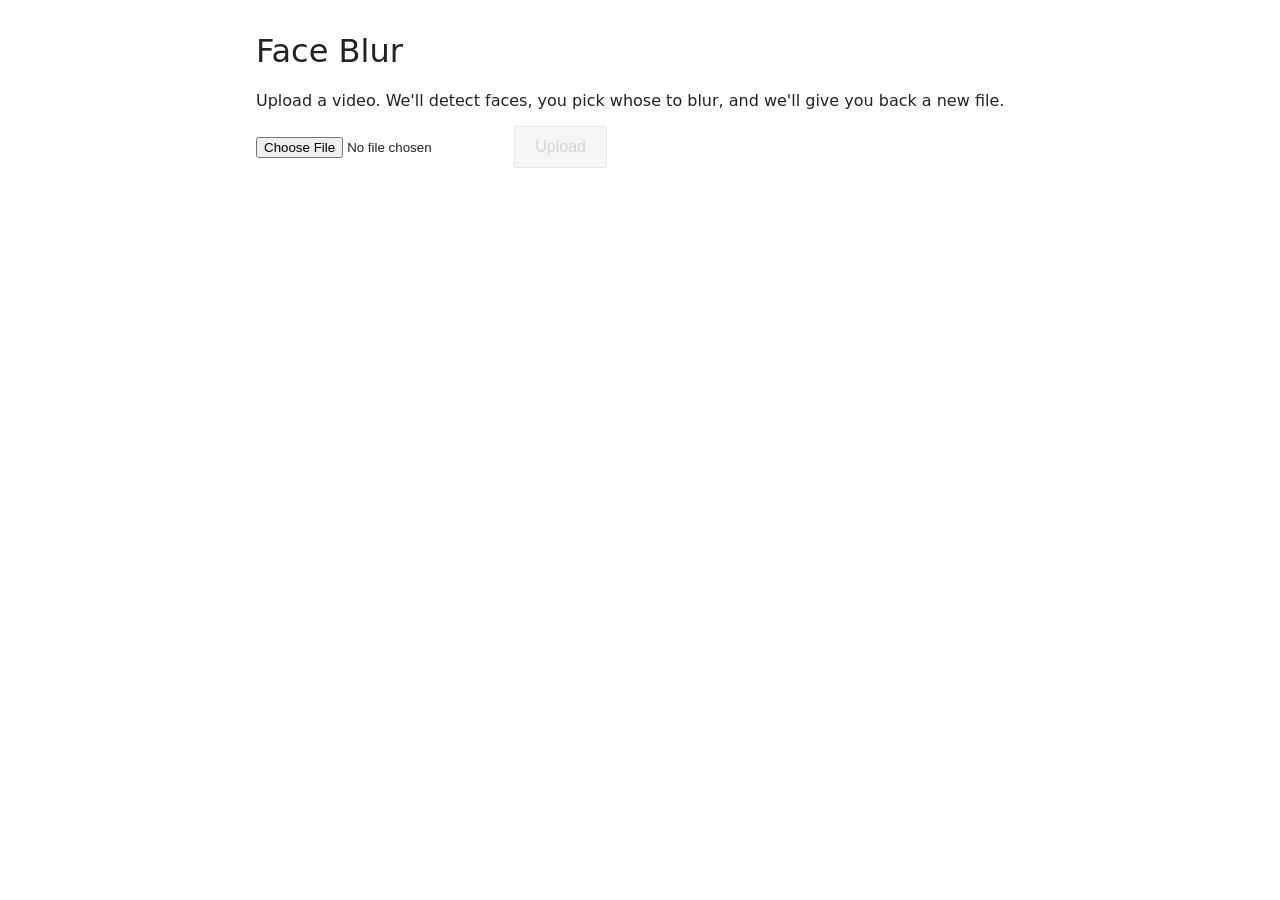
==== static/index.html @ bf4f15ad "feat: four-page vanilla HTML frontend with WS progress Co-Authored-By: Claude Sonnet 4.6 <noreply@an" ====
<!DOCTYPE html>
<html lang="en">
<head>
  <meta charset="utf-8">
  <title>Face Blur — Upload</title>
  <link rel="stylesheet" href="/static/css/style.css">
</head>
<body>
  <h1>Face Blur</h1>
  <p>Upload a video. We'll detect faces, you pick whose to blur, and we'll give you back a new file.</p>
  <input type="file" id="file" accept="video/*">
  <button id="upload" disabled>Upload</button>
  <div id="status" style="margin-top:1em;"></div>
  <script type="module">
    import { uploadVideo } from "/static/js/api.js";
    const fileEl = document.getElementById("file");
    const btn = document.getElementById("upload");
    const status = document.getElementById("status");
    fileEl.addEventListener("change", () => { btn.disabled = !fileEl.files.length; });
    btn.addEventListener("click", async () => {
      btn.disabled = true;
      status.textContent = "Uploading…";
      try {
        const { job_id } = await uploadVideo(fileEl.files[0]);
        location.href = `/static/people.html?job=${job_id}`;
      } catch (e) {
        status.textContent = "Error: " + e.message;
        btn.disabled = false;
      }
    });
  </script>
</body>
</html>
---- static/css/style.css ----
* { box-sizing: border-box; }
body { font-family: system-ui, sans-serif; max-width: 800px; margin: 2em auto; padding: 0 1em; color: #222; }
h1 { font-weight: 500; }
button { padding: 0.6em 1.2em; font-size: 1em; cursor: pointer; }
button:disabled { opacity: 0.5; cursor: default; }
.progress { width: 100%; height: 8px; background: #eee; border-radius: 4px; overflow: hidden; margin: 1em 0; }
.progress > div { height: 100%; background: #4a7bd6; width: 0%; transition: width 0.3s; }
.people { display: grid; grid-template-columns: repeat(auto-fill, minmax(140px, 1fr)); gap: 1em; margin: 1.5em 0; }
.person { border: 2px solid #ddd; border-radius: 8px; padding: 0.5em; text-align: center; cursor: pointer; user-select: none; }
.person img { width: 100%; aspect-ratio: 1; object-fit: cover; border-radius: 4px; }
.person.selected { border-color: #4a7bd6; background: #f0f5ff; }
.person.selected img { filter: blur(6px); }
.person .label { margin-top: 0.4em; font-size: 0.9em; color: #555; }
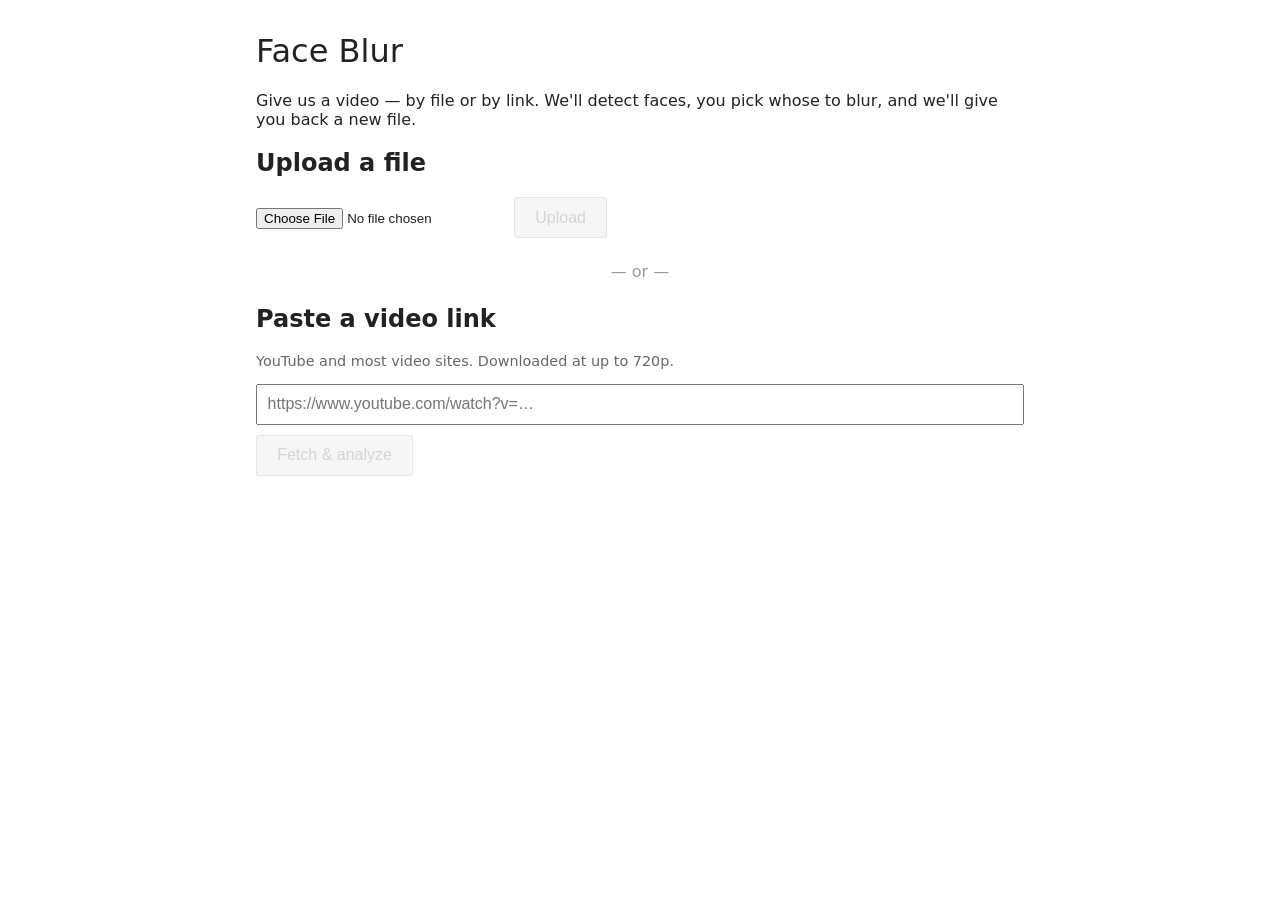
==== commit bee1637b: "feat: ingest videos from YouTube / URL via yt-dlp New flow: paste a video link on the upload page ->" ====
--- a/static/index.html
+++ b/static/index.html
@@ -7,25 +7,57 @@
 </head>
 <body>
   <h1>Face Blur</h1>
-  <p>Upload a video. We'll detect faces, you pick whose to blur, and we'll give you back a new file.</p>
-  <input type="file" id="file" accept="video/*">
-  <button id="upload" disabled>Upload</button>
+  <p>Give us a video — by file or by link. We'll detect faces, you pick whose to blur, and we'll give you back a new file.</p>
+
+  <section>
+    <h2>Upload a file</h2>
+    <input type="file" id="file" accept="video/*">
+    <button id="upload" disabled>Upload</button>
+  </section>
+
+  <p style="text-align:center; color:#999; margin:1.5em 0;">— or —</p>
+
+  <section>
+    <h2>Paste a video link</h2>
+    <p style="font-size:0.9em; color:#666;">YouTube and most video sites. Downloaded at up to 720p.</p>
+    <input type="url" id="url" placeholder="https://www.youtube.com/watch?v=…" style="width:100%; padding:0.6em; font-size:1em;">
+    <button id="fetch" style="margin-top:0.6em;" disabled>Fetch &amp; analyze</button>
+  </section>
+
   <div id="status" style="margin-top:1em;"></div>
+
   <script type="module">
-    import { uploadVideo } from "/static/js/api.js";
+    import { uploadVideo, createJobFromUrl } from "/static/js/api.js";
     const fileEl = document.getElementById("file");
-    const btn = document.getElementById("upload");
+    const uploadBtn = document.getElementById("upload");
+    const urlEl = document.getElementById("url");
+    const fetchBtn = document.getElementById("fetch");
     const status = document.getElementById("status");
-    fileEl.addEventListener("change", () => { btn.disabled = !fileEl.files.length; });
-    btn.addEventListener("click", async () => {
-      btn.disabled = true;
+
+    fileEl.addEventListener("change", () => { uploadBtn.disabled = !fileEl.files.length; });
+    urlEl.addEventListener("input", () => { fetchBtn.disabled = !urlEl.value.trim(); });
+
+    uploadBtn.addEventListener("click", async () => {
+      uploadBtn.disabled = true;
       status.textContent = "Uploading…";
       try {
         const { job_id } = await uploadVideo(fileEl.files[0]);
         location.href = `/static/people.html?job=${job_id}`;
       } catch (e) {
         status.textContent = "Error: " + e.message;
-        btn.disabled = false;
+        uploadBtn.disabled = false;
+      }
+    });
+
+    fetchBtn.addEventListener("click", async () => {
+      fetchBtn.disabled = true;
+      status.textContent = "Starting download…";
+      try {
+        const { job_id } = await createJobFromUrl(urlEl.value.trim());
+        location.href = `/static/people.html?job=${job_id}`;
+      } catch (e) {
+        status.textContent = "Error: " + e.message;
+        fetchBtn.disabled = false;
       }
     });
   </script>
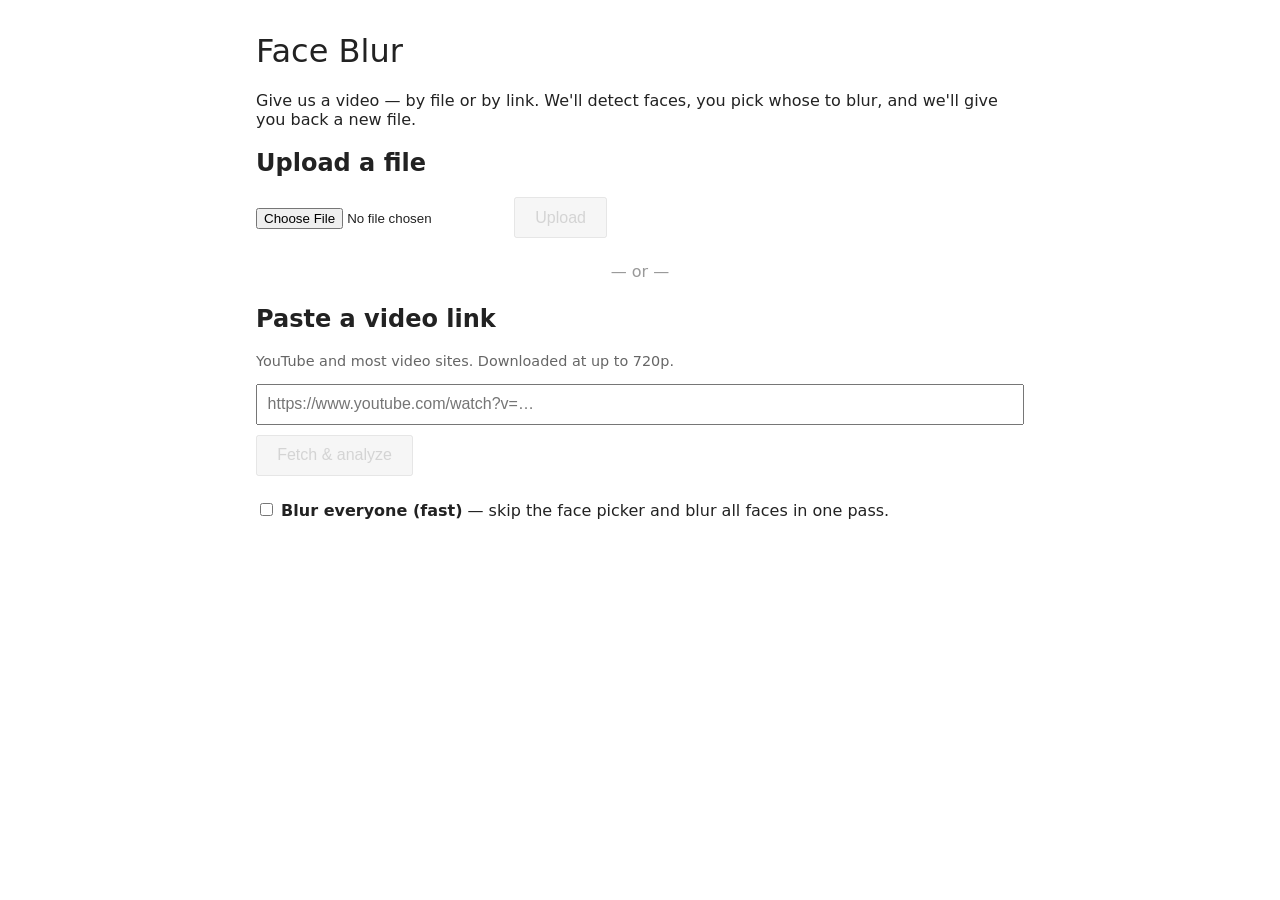
==== commit 37219268: "fix: stuck spinner (poll-always) + feat: blur-everyone fast mode FIX (stuck spinner): progress.js on" ====
--- a/static/index.html
+++ b/static/index.html
@@ -24,25 +24,40 @@
     <button id="fetch" style="margin-top:0.6em;" disabled>Fetch &amp; analyze</button>
   </section>
 
+  <p style="margin:1.5em 0 0.5em;">
+    <label style="cursor:pointer;">
+      <input type="checkbox" id="blurAll">
+      <strong>Blur everyone (fast)</strong> — skip the face picker and blur all faces in one pass.
+    </label>
+  </p>
+
   <div id="status" style="margin-top:1em;"></div>
 
   <script type="module">
-    import { uploadVideo, createJobFromUrl } from "/static/js/api.js";
+    import { uploadVideo, createJobFromUrl } from "/static/js/api.js?v=3";
     const fileEl = document.getElementById("file");
     const uploadBtn = document.getElementById("upload");
     const urlEl = document.getElementById("url");
     const fetchBtn = document.getElementById("fetch");
+    const blurAllEl = document.getElementById("blurAll");
     const status = document.getElementById("status");
 
     fileEl.addEventListener("change", () => { uploadBtn.disabled = !fileEl.files.length; });
     urlEl.addEventListener("input", () => { fetchBtn.disabled = !urlEl.value.trim(); });
 
+    // Where to go next depends on the mode: blur-all skips the picker.
+    function nextPage(jobId) {
+      return blurAllEl.checked
+        ? `/static/processing.html?job=${jobId}`
+        : `/static/people.html?job=${jobId}`;
+    }
+
     uploadBtn.addEventListener("click", async () => {
       uploadBtn.disabled = true;
       status.textContent = "Uploading…";
       try {
-        const { job_id } = await uploadVideo(fileEl.files[0]);
-        location.href = `/static/people.html?job=${job_id}`;
+        const { job_id } = await uploadVideo(fileEl.files[0], blurAllEl.checked);
+        location.href = nextPage(job_id);
       } catch (e) {
         status.textContent = "Error: " + e.message;
         uploadBtn.disabled = false;
@@ -53,8 +68,8 @@
       fetchBtn.disabled = true;
       status.textContent = "Starting download…";
       try {
-        const { job_id } = await createJobFromUrl(urlEl.value.trim());
-        location.href = `/static/people.html?job=${job_id}`;
+        const { job_id } = await createJobFromUrl(urlEl.value.trim(), blurAllEl.checked);
+        location.href = nextPage(job_id);
       } catch (e) {
         status.textContent = "Error: " + e.message;
         fetchBtn.disabled = false;
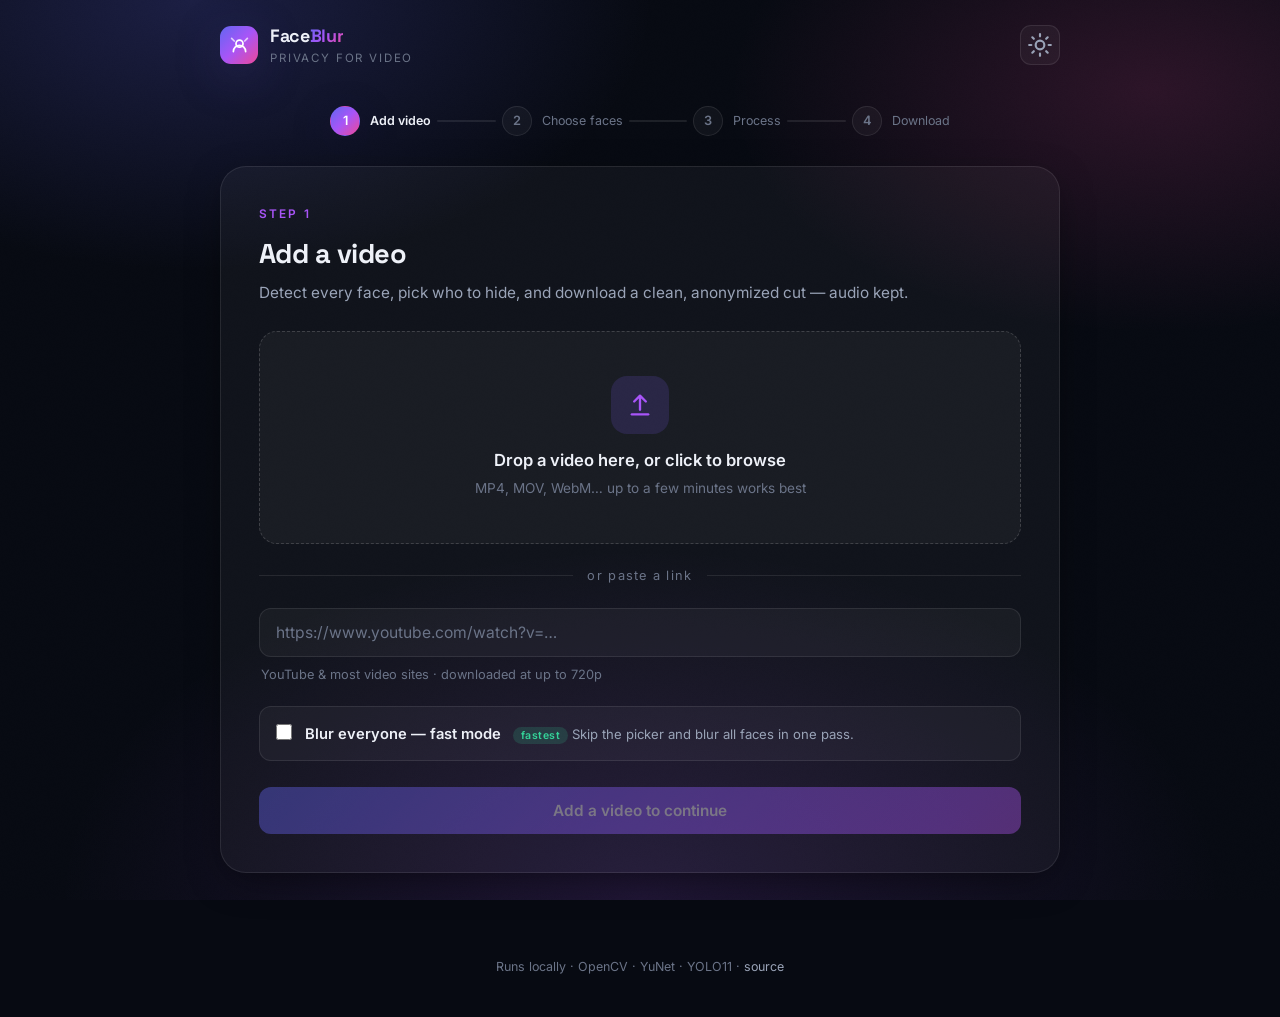
==== commit 77f9ea69: "feat(ui): premium redesign + GitHub Pages showcase Full visual overhaul of the frontend (no build st" ====
--- a/static/index.html
+++ b/static/index.html
@@ -1,80 +1,138 @@
 <!DOCTYPE html>
-<html lang="en">
+<html lang="en" data-theme="dark">
 <head>
   <meta charset="utf-8">
-  <title>Face Blur — Upload</title>
-  <link rel="stylesheet" href="/static/css/style.css">
+  <meta name="viewport" content="width=device-width, initial-scale=1">
+  <title>Face Blur — Anonymize faces in any video</title>
+  <link rel="stylesheet" href="css/app.css?v=5">
+  <link rel="icon" href="data:image/svg+xml,%3Csvg xmlns='http://www.w3.org/2000/svg' viewBox='0 0 24 24'%3E%3Ctext y='20' font-size='20'%3E%F0%9F%AB%A5%3C/text%3E%3C/svg%3E">
 </head>
 <body>
-  <h1>Face Blur</h1>
-  <p>Give us a video — by file or by link. We'll detect faces, you pick whose to blur, and we'll give you back a new file.</p>
+  <div class="bg-glow"></div>
 
-  <section>
-    <h2>Upload a file</h2>
-    <input type="file" id="file" accept="video/*">
-    <button id="upload" disabled>Upload</button>
-  </section>
+  <header class="topbar">
+    <a class="brand" href="index.html">
+      <span class="logo">
+        <svg viewBox="0 0 24 24" fill="none" stroke="#fff" stroke-width="2" stroke-linecap="round"><circle cx="12" cy="11" r="4"/><path d="M5 20a7 7 0 0114 0"/><path d="M3 5l3 3M21 5l-3 3" opacity=".7"/></svg>
+      </span>
+      <span>
+        <div class="name">Face<span>Blur</span></div>
+        <div class="tag">privacy for video</div>
+      </span>
+    </a>
+    <button class="theme-toggle" aria-label="Toggle theme"></button>
+  </header>
 
-  <p style="text-align:center; color:#999; margin:1.5em 0;">— or —</p>
+  <main class="shell">
+    <nav class="stepper">
+      <div class="step active"><span class="dot">1</span><span class="label">Add video</span></div>
+      <span class="bar"></span>
+      <div class="step"><span class="dot">2</span><span class="label">Choose faces</span></div>
+      <span class="bar"></span>
+      <div class="step"><span class="dot">3</span><span class="label">Process</span></div>
+      <span class="bar"></span>
+      <div class="step"><span class="dot">4</span><span class="label">Download</span></div>
+    </nav>
 
-  <section>
-    <h2>Paste a video link</h2>
-    <p style="font-size:0.9em; color:#666;">YouTube and most video sites. Downloaded at up to 720p.</p>
-    <input type="url" id="url" placeholder="https://www.youtube.com/watch?v=…" style="width:100%; padding:0.6em; font-size:1em;">
-    <button id="fetch" style="margin-top:0.6em;" disabled>Fetch &amp; analyze</button>
-  </section>
+    <section class="card">
+      <div class="eyebrow">Step 1</div>
+      <h1>Add a video</h1>
+      <p class="sub">Detect every face, pick who to hide, and download a clean, anonymized cut — audio kept.</p>
 
-  <p style="margin:1.5em 0 0.5em;">
-    <label style="cursor:pointer;">
-      <input type="checkbox" id="blurAll">
-      <strong>Blur everyone (fast)</strong> — skip the face picker and blur all faces in one pass.
-    </label>
-  </p>
+      <input type="file" id="file" accept="video/*" hidden>
+      <div class="dropzone" id="drop">
+        <div class="ico">
+          <svg viewBox="0 0 24 24" fill="none" stroke="currentColor" stroke-width="2" stroke-linecap="round" stroke-linejoin="round"><path d="M12 16V4M7 9l5-5 5 5"/><path d="M5 20h14"/></svg>
+        </div>
+        <div class="big" id="drop-title">Drop a video here, or click to browse</div>
+        <div class="small">MP4, MOV, WebM… up to a few minutes works best</div>
+      </div>
 
-  <div id="status" style="margin-top:1em;"></div>
+      <div class="or">or paste a link</div>
+
+      <input type="url" id="url" class="field" placeholder="https://www.youtube.com/watch?v=…">
+      <p class="small" style="color:var(--text-faint); margin:8px 2px 0; font-size:.8rem">YouTube &amp; most video sites · downloaded at up to 720p</p>
+
+      <label class="opt" id="blurall-opt" style="margin-top:22px">
+        <input type="checkbox" id="blurAll">
+        <span><span class="t">Blur everyone — fast mode <span class="pill fast">fastest</span></span>
+        <span class="d">Skip the picker and blur all faces in one pass.</span></span>
+      </label>
+
+      <div class="actions">
+        <button class="btn block" id="go" disabled>
+          <span id="go-label">Add a video to continue</span>
+        </button>
+      </div>
+    </section>
+  </main>
+
+  <footer class="foot">Runs locally · OpenCV · YuNet · YOLO11 · <a href="https://github.com/Captain-Price-1/Captain-Price-1" target="_blank" rel="noopener">source</a></footer>
 
   <script type="module">
-    import { uploadVideo, createJobFromUrl } from "/static/js/api.js?v=3";
+    import { uploadVideo, createJobFromUrl } from "./js/api.js?v=5";
+    import { initShell, toast } from "./js/ui.js?v=5";
+    initShell();
+
     const fileEl = document.getElementById("file");
-    const uploadBtn = document.getElementById("upload");
+    const drop = document.getElementById("drop");
+    const dropTitle = document.getElementById("drop-title");
     const urlEl = document.getElementById("url");
-    const fetchBtn = document.getElementById("fetch");
     const blurAllEl = document.getElementById("blurAll");
-    const status = document.getElementById("status");
+    const blurAllOpt = document.getElementById("blurall-opt");
+    const go = document.getElementById("go");
+    const goLabel = document.getElementById("go-label");
 
-    fileEl.addEventListener("change", () => { uploadBtn.disabled = !fileEl.files.length; });
-    urlEl.addEventListener("input", () => { fetchBtn.disabled = !urlEl.value.trim(); });
+    let mode = "file"; // "file" | "url"
 
-    // Where to go next depends on the mode: blur-all skips the picker.
-    function nextPage(jobId) {
-      return blurAllEl.checked
-        ? `/static/processing.html?job=${jobId}`
-        : `/static/people.html?job=${jobId}`;
+    function refresh() {
+      const hasFile = fileEl.files.length > 0;
+      const hasUrl = urlEl.value.trim().length > 0;
+      go.disabled = !(hasFile || hasUrl);
+      if (hasFile) { mode = "file"; goLabel.textContent = blurAllEl.checked ? "Blur all faces" : "Analyze faces"; }
+      else if (hasUrl) { mode = "url"; goLabel.textContent = blurAllEl.checked ? "Fetch & blur all" : "Fetch & analyze"; }
+      else goLabel.textContent = "Add a video to continue";
     }
 
-    uploadBtn.addEventListener("click", async () => {
-      uploadBtn.disabled = true;
-      status.textContent = "Uploading…";
+    drop.addEventListener("click", () => fileEl.click());
+    drop.addEventListener("dragover", (e) => { e.preventDefault(); drop.classList.add("drag"); });
+    drop.addEventListener("dragleave", () => drop.classList.remove("drag"));
+    drop.addEventListener("drop", (e) => {
+      e.preventDefault(); drop.classList.remove("drag");
+      if (e.dataTransfer.files.length) { fileEl.files = e.dataTransfer.files; onFile(); }
+    });
+    fileEl.addEventListener("change", onFile);
+    function onFile() {
+      if (fileEl.files.length) {
+        drop.classList.add("has-file");
+        dropTitle.innerHTML = `<span class="filename">${fileEl.files[0].name}</span>`;
+        urlEl.value = "";
+      }
+      refresh();
+    }
+    urlEl.addEventListener("input", refresh);
+    blurAllEl.addEventListener("change", () => { blurAllOpt.classList.toggle("selected", blurAllEl.checked); refresh(); });
+
+    function nextPage(jobId) {
+      return blurAllEl.checked ? `processing.html?job=${jobId}` : `people.html?job=${jobId}`;
+    }
+
+    go.addEventListener("click", async () => {
+      go.disabled = true;
+      goLabel.innerHTML = `<span class="spin"></span> Starting…`;
       try {
-        const { job_id } = await uploadVideo(fileEl.files[0], blurAllEl.checked);
-        location.href = nextPage(job_id);
+        const res = mode === "file"
+          ? await uploadVideo(fileEl.files[0], blurAllEl.checked)
+          : await createJobFromUrl(urlEl.value.trim(), blurAllEl.checked);
+        location.href = nextPage(res.job_id);
       } catch (e) {
-        status.textContent = "Error: " + e.message;
-        uploadBtn.disabled = false;
+        toast(e.message || "Something went wrong", true);
+        go.disabled = false;
+        refresh();
       }
     });
 
-    fetchBtn.addEventListener("click", async () => {
-      fetchBtn.disabled = true;
-      status.textContent = "Starting download…";
-      try {
-        const { job_id } = await createJobFromUrl(urlEl.value.trim(), blurAllEl.checked);
-        location.href = nextPage(job_id);
-      } catch (e) {
-        status.textContent = "Error: " + e.message;
-        fetchBtn.disabled = false;
-      }
-    });
+    refresh();
   </script>
 </body>
 </html>
--- a/static/css/app.css
+++ b/static/css/app.css
@@ -0,0 +1,315 @@
+/* ============================================================
+   Face Blur — design system
+   Premium dark UI, glass cards, gradient glow. No build step.
+   ============================================================ */
+
+@import url('https://fonts.googleapis.com/css2?family=Inter:wght@400;500;600;700&family=Space+Grotesk:wght@500;600;700&display=swap');
+
+:root {
+  /* palette (dark default) */
+  --bg: #070a12;
+  --bg-2: #0b1020;
+  --surface: rgba(255, 255, 255, 0.04);
+  --surface-2: rgba(255, 255, 255, 0.06);
+  --border: rgba(255, 255, 255, 0.09);
+  --border-strong: rgba(255, 255, 255, 0.16);
+  --text: #eef1f8;
+  --text-muted: #9aa4b8;
+  --text-faint: #6b7488;
+
+  --accent: #6366f1;
+  --accent-2: #a855f7;
+  --accent-3: #ec4899;
+  --accent-grad: linear-gradient(135deg, #6366f1 0%, #a855f7 50%, #ec4899 100%);
+  --accent-soft: rgba(124, 92, 246, 0.16);
+
+  --ok: #34d399;
+  --warn: #fbbf24;
+  --err: #fb7185;
+
+  --radius: 18px;
+  --radius-sm: 12px;
+  --radius-lg: 26px;
+  --shadow: 0 10px 40px -12px rgba(0, 0, 0, 0.6);
+  --shadow-glow: 0 12px 50px -10px rgba(124, 92, 246, 0.5);
+  --ring: 0 0 0 3px rgba(124, 92, 246, 0.35);
+
+  --maxw: 880px;
+  --ease: cubic-bezier(0.22, 1, 0.36, 1);
+}
+
+[data-theme='light'] {
+  --bg: #f5f6fb;
+  --bg-2: #eceef6;
+  --surface: rgba(255, 255, 255, 0.75);
+  --surface-2: #ffffff;
+  --border: rgba(15, 23, 42, 0.10);
+  --border-strong: rgba(15, 23, 42, 0.18);
+  --text: #131726;
+  --text-muted: #5a647a;
+  --text-faint: #8b94a8;
+  --accent-soft: rgba(124, 92, 246, 0.12);
+  --shadow: 0 14px 44px -18px rgba(40, 30, 90, 0.35);
+}
+
+* { box-sizing: border-box; }
+
+html, body { height: 100%; }
+
+body {
+  margin: 0;
+  font-family: 'Inter', system-ui, -apple-system, sans-serif;
+  color: var(--text);
+  background: var(--bg);
+  -webkit-font-smoothing: antialiased;
+  line-height: 1.55;
+  overflow-x: hidden;
+}
+
+/* layered glow background */
+.bg-glow {
+  position: fixed;
+  inset: 0;
+  z-index: -1;
+  background:
+    radial-gradient(60% 50% at 15% 0%, rgba(99, 102, 241, 0.22), transparent 60%),
+    radial-gradient(55% 45% at 90% 10%, rgba(236, 72, 153, 0.16), transparent 60%),
+    radial-gradient(70% 60% at 50% 100%, rgba(168, 85, 247, 0.15), transparent 65%),
+    var(--bg);
+}
+.bg-glow::after {
+  content: '';
+  position: absolute;
+  inset: 0;
+  background-image: url("data:image/svg+xml,%3Csvg xmlns='http://www.w3.org/2000/svg' width='140' height='140'%3E%3Cfilter id='n'%3E%3CfeTurbulence type='fractalNoise' baseFrequency='0.85' numOctaves='2'/%3E%3C/filter%3E%3Crect width='100%25' height='100%25' filter='url(%23n)' opacity='0.025'/%3E%3C/svg%3E");
+  opacity: 0.6;
+  mix-blend-mode: overlay;
+}
+
+/* ---------- top bar ---------- */
+.topbar {
+  display: flex;
+  align-items: center;
+  justify-content: space-between;
+  max-width: var(--maxw);
+  margin: 0 auto;
+  padding: 22px 20px 0;
+}
+.brand { display: flex; align-items: center; gap: 12px; text-decoration: none; color: var(--text); }
+.brand .logo {
+  width: 38px; height: 38px; border-radius: 11px;
+  background: var(--accent-grad);
+  display: grid; place-items: center;
+  box-shadow: var(--shadow-glow);
+  position: relative;
+}
+.brand .logo svg { width: 21px; height: 21px; }
+.brand .name { font-family: 'Space Grotesk', sans-serif; font-weight: 700; font-size: 1.12rem; letter-spacing: -0.02em; }
+.brand .name span { background: var(--accent-grad); -webkit-background-clip: text; background-clip: text; color: transparent; }
+.brand .tag { font-size: 0.72rem; color: var(--text-faint); letter-spacing: 0.16em; text-transform: uppercase; }
+
+.theme-toggle {
+  width: 40px; height: 40px; border-radius: 11px;
+  background: var(--surface); border: 1px solid var(--border);
+  color: var(--text-muted); cursor: pointer; display: grid; place-items: center;
+  transition: all 0.2s var(--ease);
+}
+.theme-toggle:hover { background: var(--surface-2); color: var(--text); border-color: var(--border-strong); }
+
+/* ---------- shell ---------- */
+.shell {
+  max-width: var(--maxw);
+  margin: 0 auto;
+  padding: 30px 20px 60px;
+  animation: rise 0.6s var(--ease) both;
+}
+@keyframes rise { from { opacity: 0; transform: translateY(14px); } to { opacity: 1; transform: none; } }
+
+/* ---------- stepper ---------- */
+.stepper { display: flex; align-items: center; gap: 6px; margin: 8px auto 30px; max-width: 620px; }
+.stepper .step { display: flex; align-items: center; gap: 10px; flex: 1; }
+.stepper .dot {
+  width: 30px; height: 30px; border-radius: 50%; flex: none;
+  display: grid; place-items: center; font-size: 0.8rem; font-weight: 600;
+  background: var(--surface); border: 1px solid var(--border); color: var(--text-faint);
+  transition: all 0.3s var(--ease);
+}
+.stepper .label { font-size: 0.78rem; color: var(--text-faint); white-space: nowrap; }
+.stepper .bar { height: 2px; flex: 1; background: var(--border); border-radius: 2px; }
+.stepper .step.done .dot { background: var(--accent-soft); border-color: transparent; color: var(--accent-2); }
+.stepper .step.active .dot { background: var(--accent-grad); border-color: transparent; color: #fff; box-shadow: var(--shadow-glow); }
+.stepper .step.active .label { color: var(--text); font-weight: 600; }
+.stepper .step.done .label { color: var(--text-muted); }
+@media (max-width: 620px) { .stepper .label { display: none; } }
+
+/* ---------- card ---------- */
+.card {
+  background: var(--surface);
+  border: 1px solid var(--border);
+  border-radius: var(--radius-lg);
+  box-shadow: var(--shadow);
+  backdrop-filter: blur(18px) saturate(140%);
+  -webkit-backdrop-filter: blur(18px) saturate(140%);
+  padding: 38px;
+}
+@media (max-width: 560px) { .card { padding: 24px; } }
+
+.card h1 { font-family: 'Space Grotesk', sans-serif; font-size: 1.7rem; letter-spacing: -0.02em; margin: 0 0 6px; }
+.card .sub { color: var(--text-muted); margin: 0 0 26px; font-size: 0.96rem; }
+.eyebrow { font-size: 0.74rem; letter-spacing: 0.18em; text-transform: uppercase; color: var(--accent-2); font-weight: 600; margin-bottom: 10px; }
+
+/* ---------- dropzone ---------- */
+.dropzone {
+  border: 1.5px dashed var(--border-strong);
+  border-radius: var(--radius);
+  padding: 44px 24px;
+  text-align: center;
+  cursor: pointer;
+  transition: all 0.25s var(--ease);
+  background: var(--surface);
+  position: relative;
+}
+.dropzone:hover, .dropzone.drag {
+  border-color: var(--accent-2);
+  background: var(--accent-soft);
+  transform: translateY(-2px);
+}
+.dropzone .ico {
+  width: 58px; height: 58px; margin: 0 auto 14px; border-radius: 16px;
+  background: var(--accent-soft); display: grid; place-items: center; color: var(--accent-2);
+}
+.dropzone .ico svg { width: 28px; height: 28px; }
+.dropzone .big { font-weight: 600; font-size: 1.04rem; }
+.dropzone .small { color: var(--text-faint); font-size: 0.85rem; margin-top: 4px; }
+.dropzone.has-file { border-style: solid; border-color: var(--ok); background: rgba(52, 211, 153, 0.08); }
+.dropzone .filename { color: var(--ok); font-weight: 600; word-break: break-all; }
+
+/* ---------- divider ---------- */
+.or { display: flex; align-items: center; gap: 14px; margin: 22px 0; color: var(--text-faint); font-size: 0.8rem; letter-spacing: 0.1em; }
+.or::before, .or::after { content: ''; flex: 1; height: 1px; background: var(--border); }
+
+/* ---------- inputs ---------- */
+.field { width: 100%; padding: 14px 16px; font-size: 0.98rem; font-family: inherit;
+  background: var(--surface); border: 1px solid var(--border); border-radius: var(--radius-sm);
+  color: var(--text); transition: all 0.2s var(--ease); }
+.field::placeholder { color: var(--text-faint); }
+.field:focus { outline: none; border-color: var(--accent-2); box-shadow: var(--ring); background: var(--surface-2); }
+
+label.lbl { font-size: 0.82rem; color: var(--text-muted); font-weight: 500; display: block; margin-bottom: 8px; }
+
+/* ---------- option cards (blur scope / toggles) ---------- */
+.options { display: grid; gap: 10px; margin: 8px 0 4px; }
+.opt {
+  display: flex; align-items: flex-start; gap: 13px; padding: 14px 16px;
+  border: 1px solid var(--border); border-radius: var(--radius-sm);
+  background: var(--surface); cursor: pointer; transition: all 0.2s var(--ease);
+}
+.opt:hover { border-color: var(--border-strong); background: var(--surface-2); }
+.opt input { margin: 3px 0 0; accent-color: var(--accent-2); width: 16px; height: 16px; flex: none; }
+.opt.selected { border-color: var(--accent-2); background: var(--accent-soft); box-shadow: var(--ring); }
+.opt .t { font-weight: 600; font-size: 0.92rem; }
+.opt .d { font-size: 0.82rem; color: var(--text-muted); margin-top: 2px; }
+.opt .pill { font-size: 0.66rem; padding: 2px 8px; border-radius: 999px; font-weight: 600; letter-spacing: 0.04em;
+  background: var(--surface-2); color: var(--text-muted); margin-left: 8px; }
+.opt .pill.fast { background: rgba(52, 211, 153, 0.16); color: var(--ok); }
+.opt .pill.best { background: var(--accent-soft); color: var(--accent-2); }
+
+/* ---------- buttons ---------- */
+.btn {
+  display: inline-flex; align-items: center; justify-content: center; gap: 9px;
+  padding: 14px 26px; font-size: 0.96rem; font-weight: 600; font-family: inherit;
+  border: none; border-radius: var(--radius-sm); cursor: pointer;
+  background: var(--accent-grad); color: #fff; background-size: 180% 180%;
+  box-shadow: var(--shadow-glow); transition: all 0.25s var(--ease);
+}
+.btn:hover:not(:disabled) { transform: translateY(-2px); background-position: 100% 0; box-shadow: 0 16px 50px -8px rgba(168, 85, 247, 0.6); }
+.btn:active:not(:disabled) { transform: translateY(0); }
+.btn:disabled { opacity: 0.4; cursor: not-allowed; box-shadow: none; }
+.btn.ghost { background: var(--surface); color: var(--text); box-shadow: none; border: 1px solid var(--border); }
+.btn.ghost:hover:not(:disabled) { background: var(--surface-2); border-color: var(--border-strong); transform: translateY(-1px); }
+.btn.block { width: 100%; }
+.btn svg { width: 18px; height: 18px; }
+
+.actions { display: flex; gap: 12px; margin-top: 26px; flex-wrap: wrap; }
+
+/* ---------- people grid ---------- */
+.toolbar { display: flex; align-items: center; justify-content: space-between; gap: 12px; margin-bottom: 16px; flex-wrap: wrap; }
+.toolbar .count { font-size: 0.88rem; color: var(--text-muted); }
+.toolbar .count b { color: var(--text); }
+.linkbtn { background: none; border: none; color: var(--accent-2); font: inherit; font-size: 0.85rem; font-weight: 600; cursor: pointer; padding: 4px 6px; border-radius: 8px; }
+.linkbtn:hover { background: var(--accent-soft); }
+
+.people { display: grid; grid-template-columns: repeat(auto-fill, minmax(116px, 1fr)); gap: 14px; margin: 4px 0 8px; }
+.person {
+  border: 1.5px solid var(--border); border-radius: var(--radius-sm); padding: 8px; cursor: pointer;
+  background: var(--surface); transition: all 0.2s var(--ease); position: relative; text-align: center; user-select: none;
+}
+.person:hover { transform: translateY(-3px); border-color: var(--border-strong); box-shadow: var(--shadow); }
+.person img { width: 100%; aspect-ratio: 1; object-fit: cover; border-radius: 9px; display: block; background: var(--bg-2); }
+.person .meta { font-size: 0.74rem; color: var(--text-faint); margin-top: 7px; }
+.person .check {
+  position: absolute; top: 12px; right: 12px; width: 24px; height: 24px; border-radius: 50%;
+  background: var(--surface-2); border: 1px solid var(--border-strong); display: grid; place-items: center;
+  color: transparent; transition: all 0.2s var(--ease);
+}
+.person.selected { border-color: var(--accent-2); box-shadow: var(--ring); }
+.person.selected .check { background: var(--accent-grad); border-color: transparent; color: #fff; }
+.person.selected img { filter: blur(7px) brightness(0.92); }
+.person .check svg { width: 14px; height: 14px; }
+
+fieldset.scope { border: 1px solid var(--border); border-radius: var(--radius); padding: 18px; margin: 24px 0 0; }
+fieldset.scope legend { padding: 0 8px; font-size: 0.82rem; color: var(--text-muted); font-weight: 600; }
+
+/* ---------- progress ---------- */
+.proc { text-align: center; padding: 16px 0; }
+.ring { --p: 0; width: 168px; height: 168px; margin: 6px auto 24px; border-radius: 50%; position: relative;
+  background: conic-gradient(var(--accent-2) calc(var(--p) * 1%), var(--border) 0);
+  transition: background 0.4s var(--ease); }
+.ring::before { content: ''; position: absolute; inset: 12px; border-radius: 50%; background: var(--bg-2); }
+.ring .pct { position: absolute; inset: 0; display: grid; place-items: center; font-family: 'Space Grotesk', sans-serif;
+  font-size: 2.1rem; font-weight: 700; letter-spacing: -0.02em; }
+.ring.indeterminate { animation: spin 1.1s linear infinite; background: conic-gradient(var(--accent-2) 25%, var(--border) 0); }
+@keyframes spin { to { transform: rotate(360deg); } }
+.proc .phase { font-family: 'Space Grotesk', sans-serif; font-size: 1.3rem; font-weight: 600; }
+.proc .hint { color: var(--text-muted); margin-top: 6px; font-size: 0.92rem; }
+
+.bar-wrap { height: 8px; background: var(--border); border-radius: 999px; overflow: hidden; margin: 18px 0; }
+.bar-fill { height: 100%; width: 0%; border-radius: 999px; background: var(--accent-grad); background-size: 200% 100%;
+  transition: width 0.4s var(--ease); animation: shimmer 2s linear infinite; }
+@keyframes shimmer { to { background-position: -200% 0; } }
+
+/* ---------- result ---------- */
+.result video { width: 100%; border-radius: var(--radius); background: #000; box-shadow: var(--shadow); display: block; }
+.badge-ok { display: inline-flex; align-items: center; gap: 8px; padding: 7px 14px; border-radius: 999px;
+  background: rgba(52, 211, 153, 0.14); color: var(--ok); font-weight: 600; font-size: 0.88rem; margin-bottom: 16px; }
+.badge-ok svg { width: 16px; height: 16px; }
+
+/* ---------- banner (GH Pages showcase) ---------- */
+.banner {
+  max-width: var(--maxw); margin: 16px auto 0; padding: 12px 18px; border-radius: var(--radius-sm);
+  background: rgba(251, 191, 36, 0.10); border: 1px solid rgba(251, 191, 36, 0.3); color: var(--warn);
+  font-size: 0.86rem; display: flex; gap: 10px; align-items: center;
+}
+.banner b { color: var(--text); }
+.banner svg { width: 18px; height: 18px; flex: none; }
+.banner a { color: var(--accent-2); }
+
+/* ---------- toast ---------- */
+.toast { position: fixed; bottom: 24px; left: 50%; transform: translateX(-50%) translateY(120%);
+  background: var(--surface-2); border: 1px solid var(--border-strong); color: var(--text);
+  padding: 13px 20px; border-radius: var(--radius-sm); box-shadow: var(--shadow); backdrop-filter: blur(14px);
+  transition: transform 0.4s var(--ease); z-index: 50; max-width: 90vw; }
+.toast.show { transform: translateX(-50%) translateY(0); }
+.toast.err { border-color: var(--err); color: var(--err); }
+
+/* ---------- footer ---------- */
+.foot { text-align: center; color: var(--text-faint); font-size: 0.78rem; padding: 24px 20px 40px; }
+.foot a { color: var(--text-muted); text-decoration: none; }
+.foot a:hover { color: var(--accent-2); }
+
+/* ---------- misc ---------- */
+.spin { width: 18px; height: 18px; border: 2px solid rgba(255,255,255,0.4); border-top-color: #fff; border-radius: 50%; animation: spin 0.7s linear infinite; }
+
+@media (prefers-reduced-motion: reduce) {
+  *, *::before, *::after { animation-duration: 0.01ms !important; transition-duration: 0.05ms !important; }
+}
